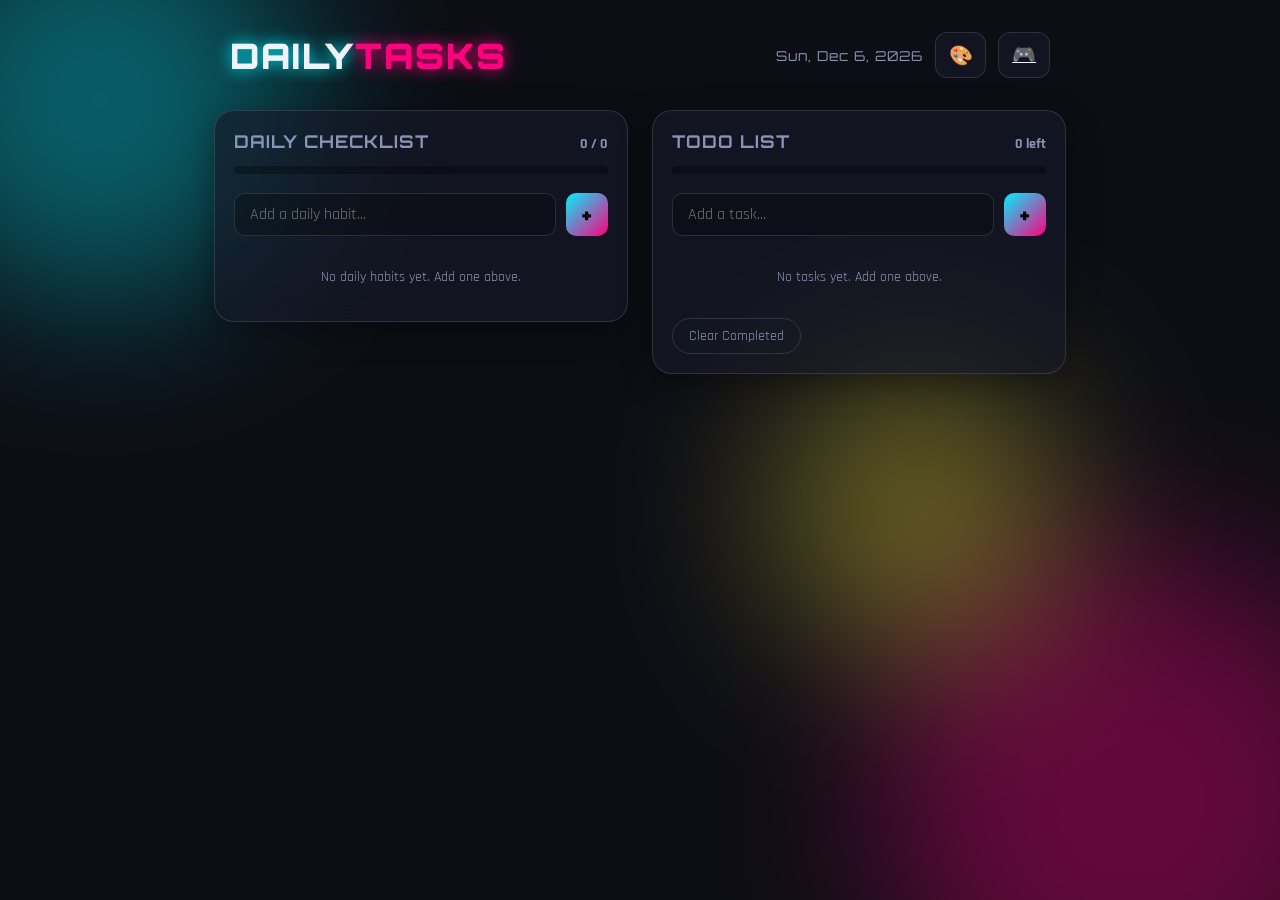
==== checklist.html @ 6e8cedc8 "Add personal daily checklist and todo list page Adds a neon-themed checklist.html page reachable fro" ====
<!DOCTYPE html>
<html lang="en">
<head>
    <meta charset="UTF-8">
    <meta name="viewport" content="width=device-width, initial-scale=1.0">
    <title>DAILY CHECKLIST - Neon Tetris</title>
    <link rel="stylesheet" href="style.css">
    <link rel="stylesheet" href="checklist.css">
    <link rel="preconnect" href="https://fonts.googleapis.com">
    <link rel="preconnect" href="https://fonts.gstatic.com" crossorigin>
    <link href="https://fonts.googleapis.com/css2?family=Orbitron:wght@400;700;900&family=Rajdhani:wght@500;700&display=swap" rel="stylesheet">
</head>
<body class="checklist-body">
    <div class="background-globes">
        <div class="globe globe-1"></div>
        <div class="globe globe-2"></div>
        <div class="globe globe-3"></div>
    </div>

    <div class="app-container checklist-container">
        <header class="game-header">
            <h1 class="logo">DAILY<span class="highlight">TASKS</span></h1>
            <div class="header-controls">
                <span id="today-label" class="today-label"></span>
                <button id="theme-btn" class="icon-btn" title="Toggle Theme">🎨</button>
                <a href="index.html" class="icon-btn" title="Back to Tetris">🎮</a>
            </div>
        </header>

        <main class="checklist-layout">
            <!-- Daily Checklist: resets every day -->
            <section class="panel glass-panel checklist-panel">
                <div class="checklist-panel-header">
                    <h3 class="panel-title">DAILY CHECKLIST</h3>
                    <span id="daily-progress-label" class="progress-label">0 / 0</span>
                </div>
                <div class="progress-bar-track">
                    <div id="daily-progress-bar" class="progress-bar-fill"></div>
                </div>

                <form id="daily-form" class="add-item-form">
                    <input id="daily-input" type="text" placeholder="Add a daily habit..." maxlength="80" autocomplete="off">
                    <button type="submit" class="add-btn">+</button>
                </form>

                <ul id="daily-list" class="item-list"></ul>
                <p id="daily-empty" class="empty-hint">No daily habits yet. Add one above.</p>
            </section>

            <!-- Todo List: persistent one-off tasks -->
            <section class="panel glass-panel checklist-panel">
                <div class="checklist-panel-header">
                    <h3 class="panel-title">TODO LIST</h3>
                    <span id="todo-progress-label" class="progress-label">0 left</span>
                </div>
                <div class="progress-bar-track">
                    <div id="todo-progress-bar" class="progress-bar-fill magenta"></div>
                </div>

                <form id="todo-form" class="add-item-form">
                    <input id="todo-input" type="text" placeholder="Add a task..." maxlength="80" autocomplete="off">
                    <button type="submit" class="add-btn">+</button>
                </form>

                <ul id="todo-list" class="item-list"></ul>
                <p id="todo-empty" class="empty-hint">No tasks yet. Add one above.</p>

                <button id="clear-completed-btn" class="clear-btn">Clear Completed</button>
            </section>
        </main>
    </div>

    <script src="checklist.js"></script>
</body>
</html>
---- style.css ----
:root {
    --bg-color: #0d0e15;
    --panel-bg: rgba(22, 25, 41, 0.65);
    --panel-border: rgba(255, 255, 255, 0.12);
    --text-primary: #f0f3fe;
    --text-muted: #8a94b8;
    --accent-cyan: #00f0ff;
    --accent-magenta: #ff007f;
    --accent-yellow: #ffeb3b;
    --font-heading: 'Orbitron', sans-serif;
    --font-body: 'Rajdhani', sans-serif;
    --glow-strength: 15px;
    --board-shadow: 0 10px 40px rgba(0, 240, 255, 0.15);
}

[data-theme="retro"] {
    --bg-color: #1a0f1d;
    --panel-bg: rgba(42, 20, 50, 0.7);
    --panel-border: rgba(255, 0, 225, 0.2);
    --text-primary: #ffe6ff;
    --accent-cyan: #ff00aa;
    --accent-magenta: #00ffff;
    --board-shadow: 0 10px 40px rgba(255, 0, 170, 0.2);
}

[data-theme="pastel"] {
    --bg-color: #161925;
    --panel-bg: rgba(30, 36, 56, 0.7);
    --panel-border: rgba(255, 255, 255, 0.15);
    --text-primary: #e2e8f0;
    --accent-cyan: #7dd3fc;
    --accent-magenta: #f472b6;
    --board-shadow: 0 10px 40px rgba(125, 211, 252, 0.15);
}

* {
    box-sizing: border-box;
    margin: 0;
    padding: 0;
    user-select: none;
}

body {
    background-color: var(--bg-color);
    color: var(--text-primary);
    font-family: var(--font-body);
    font-size: 18px;
    min-height: 100vh;
    display: flex;
    justify-content: center;
    align-items: center;
    overflow-x: hidden;
    position: relative;
}

/* Background Animated Globes */
.background-globes {
    position: absolute;
    width: 100%;
    height: 100%;
    overflow: hidden;
    z-index: 0;
    pointer-events: none;
}

.globe {
    position: absolute;
    border-radius: 50%;
    filter: blur(80px);
    opacity: 0.35;
    animation: float 18s infinite alternate ease-in-out;
}

.globe-1 {
    width: 400px;
    height: 400px;
    background: var(--accent-cyan);
    top: -100px;
    left: -100px;
}

.globe-2 {
    width: 500px;
    height: 500px;
    background: var(--accent-magenta);
    bottom: -150px;
    right: -100px;
    animation-delay: -5s;
}

.globe-3 {
    width: 300px;
    height: 300px;
    background: var(--accent-yellow);
    top: 40%;
    left: 60%;
    animation-delay: -10s;
}

@keyframes float {
    0% { transform: translate(0, 0) scale(1); }
    100% { transform: translate(60px, 40px) scale(1.15); }
}

/* App Container */
.app-container {
    position: relative;
    z-index: 1;
    display: flex;
    flex-direction: column;
    align-items: center;
    gap: 1.5rem;
    padding: 1.5rem;
    max-width: 1100px;
    width: 100%;
}

/* Header */
.game-header {
    width: 100%;
    display: flex;
    justify-content: space-between;
    align-items: center;
    padding: 0.5rem 1rem;
}

.logo {
    font-family: var(--font-heading);
    font-size: 2.2rem;
    font-weight: 900;
    letter-spacing: 2px;
    text-shadow: 0 0 var(--glow-strength) var(--accent-cyan);
}

.logo .highlight {
    color: var(--accent-magenta);
    text-shadow: 0 0 var(--glow-strength) var(--accent-magenta);
}

.header-controls {
    display: flex;
    gap: 0.75rem;
}

.icon-btn {
    background: var(--panel-bg);
    border: 1px solid var(--panel-border);
    color: var(--text-primary);
    font-size: 1.2rem;
    padding: 0.6rem 0.8rem;
    border-radius: 12px;
    cursor: pointer;
    backdrop-filter: blur(10px);
    transition: all 0.2s ease;
}

.icon-btn:hover {
    transform: translateY(-2px);
    border-color: var(--accent-cyan);
    box-shadow: 0 0 12px var(--accent-cyan);
}

/* Game Layout */
.game-layout {
    display: flex;
    justify-content: center;
    align-items: flex-start;
    gap: 1.5rem;
    width: 100%;
}

.sidebar {
    display: flex;
    flex-direction: column;
    gap: 1.2rem;
    width: 200px;
}

/* Glass Panels */
.glass-panel {
    background: var(--panel-bg);
    border: 1px solid var(--panel-border);
    backdrop-filter: blur(16px);
    border-radius: 20px;
    padding: 1.2rem;
    box-shadow: 0 8px 32px 0 rgba(0, 0, 0, 0.37);
}

.panel-title {
    font-family: var(--font-heading);
    font-size: 1.1rem;
    color: var(--text-muted);
    letter-spacing: 1px;
    margin-bottom: 0.8rem;
    text-align: center;
}

.mini-canvas-container {
    display: flex;
    justify-content: center;
    align-items: center;
    background: rgba(0, 0, 0, 0.25);
    border-radius: 12px;
    padding: 0.5rem;
}

/* Stats Panel */
.stats-panel {
    display: flex;
    flex-direction: column;
    gap: 0.8rem;
}

.stat-box {
    display: flex;
    flex-direction: column;
    align-items: center;
    background: rgba(0, 0, 0, 0.2);
    padding: 0.6rem;
    border-radius: 10px;
}

.stat-label {
    font-size: 0.85rem;
    color: var(--text-muted);
    font-weight: 700;
}

.stat-value {
    font-family: var(--font-heading);
    font-size: 1.4rem;
    font-weight: 700;
    color: var(--text-primary);
}

.stat-value.highlight {
    color: var(--accent-yellow);
    text-shadow: 0 0 8px var(--accent-yellow);
}

/* Controls Guide */
.controls-guide ul {
    list-style: none;
    display: flex;
    flex-direction: column;
    gap: 0.5rem;
    font-size: 0.9rem;
}

.controls-guide li {
    display: flex;
    justify-content: space-between;
    align-items: center;
}

kbd {
    background: rgba(255, 255, 255, 0.1);
    border: 1px solid rgba(255, 255, 255, 0.2);
    border-radius: 6px;
    padding: 0.15rem 0.4rem;
    font-family: var(--font-heading);
    font-size: 0.75rem;
    color: var(--accent-cyan);
}

/* Main Board Container */
.board-container {
    position: relative;
    padding: 0.6rem;
    box-shadow: var(--board-shadow);
    border-radius: 24px;
    display: flex;
    justify-content: center;
    align-items: center;
}

#tetris-canvas {
    background: #06070a;
    border-radius: 16px;
    display: block;
}

/* Game Overlay */
.overlay {
    position: absolute;
    inset: 0;
    background: rgba(10, 12, 20, 0.88);
    backdrop-filter: blur(12px);
    border-radius: 24px;
    display: flex;
    justify-content: center;
    align-items: center;
    z-index: 10;
    opacity: 0;
    pointer-events: none;
    transition: opacity 0.3s ease;
}

.overlay.active {
    opacity: 1;
    pointer-events: auto;
}

.overlay-content {
    text-align: center;
    display: flex;
    flex-direction: column;
    align-items: center;
    gap: 1.2rem;
    padding: 2rem;
}

.glow-text {
    font-family: var(--font-heading);
    font-size: 1.8rem;
    color: var(--accent-cyan);
    text-shadow: 0 0 15px var(--accent-cyan);
}

.primary-btn {
    font-family: var(--font-heading);
    font-size: 1.1rem;
    font-weight: 700;
    color: #000;
    background: linear-gradient(135deg, var(--accent-cyan), var(--accent-magenta));
    border: none;
    padding: 0.9rem 2rem;
    border-radius: 30px;
    cursor: pointer;
    box-shadow: 0 0 20px rgba(0, 240, 255, 0.4);
    transition: all 0.3s ease;
}

.primary-btn:hover {
    transform: scale(1.05);
    box-shadow: 0 0 30px rgba(255, 0, 127, 0.6);
}

/* Mobile Touch Controls */
.touch-controls {
    display: none;
    width: 100%;
    justify-content: space-between;
    gap: 1rem;
    margin-top: 0.5rem;
}

.d-pad, .action-pad {
    display: flex;
    gap: 0.5rem;
}

.touch-btn {
    background: var(--panel-bg);
    border: 1px solid var(--panel-border);
    color: var(--text-primary);
    font-family: var(--font-heading);
    font-size: 1.2rem;
    width: 60px;
    height: 60px;
    border-radius: 16px;
    display: flex;
    justify-content: center;
    align-items: center;
    backdrop-filter: blur(10px);
    touch-action: manipulation;
}

.touch-btn:active {
    background: var(--accent-cyan);
    color: #000;
}

/* Responsive Styles */
@media (max-width: 850px) {
    .game-layout {
        flex-direction: column;
        align-items: center;
    }

    .sidebar {
        width: 100%;
        max-width: 340px;
        flex-direction: row;
        justify-content: space-between;
    }

    .left-sidebar .stats-panel {
        flex-direction: row;
        flex-wrap: wrap;
        flex: 1;
    }

    .stat-box {
        flex: 1;
        min-width: 70px;
    }

    .controls-guide {
        display: none;
    }

    .touch-controls {
        display: flex;
    }
}
---- checklist.css ----
/* Daily Checklist / Todo List page styles */

.checklist-body {
    align-items: flex-start;
}

.checklist-container {
    max-width: 900px;
}

.today-label {
    font-family: var(--font-heading);
    font-size: 0.85rem;
    color: var(--text-muted);
    align-self: center;
    letter-spacing: 1px;
}

.checklist-layout {
    display: flex;
    justify-content: center;
    align-items: flex-start;
    gap: 1.5rem;
    width: 100%;
    flex-wrap: wrap;
}

.checklist-panel {
    flex: 1 1 380px;
    max-width: 420px;
    display: flex;
    flex-direction: column;
}

.checklist-panel-header {
    display: flex;
    justify-content: space-between;
    align-items: baseline;
    gap: 0.5rem;
}

.checklist-panel-header .panel-title {
    margin-bottom: 0;
    text-align: left;
}

.progress-label {
    font-size: 0.85rem;
    color: var(--text-muted);
    font-weight: 700;
    white-space: nowrap;
}

.progress-bar-track {
    width: 100%;
    height: 8px;
    background: rgba(0, 0, 0, 0.3);
    border-radius: 20px;
    overflow: hidden;
    margin: 0.8rem 0 1.2rem;
}

.progress-bar-fill {
    height: 100%;
    width: 0%;
    background: linear-gradient(90deg, var(--accent-cyan), var(--accent-yellow));
    border-radius: 20px;
    transition: width 0.3s ease;
}

.progress-bar-fill.magenta {
    background: linear-gradient(90deg, var(--accent-magenta), var(--accent-yellow));
}

.add-item-form {
    display: flex;
    gap: 0.6rem;
    margin-bottom: 1rem;
}

.add-item-form input {
    flex: 1;
    background: rgba(0, 0, 0, 0.25);
    border: 1px solid var(--panel-border);
    border-radius: 10px;
    padding: 0.6rem 0.9rem;
    color: var(--text-primary);
    font-family: var(--font-body);
    font-size: 1rem;
}

.add-item-form input:focus {
    outline: none;
    border-color: var(--accent-cyan);
    box-shadow: 0 0 10px rgba(0, 240, 255, 0.3);
}

.add-btn {
    background: linear-gradient(135deg, var(--accent-cyan), var(--accent-magenta));
    border: none;
    color: #000;
    font-family: var(--font-heading);
    font-size: 1.3rem;
    font-weight: 900;
    width: 42px;
    border-radius: 10px;
    cursor: pointer;
    transition: transform 0.15s ease;
}

.add-btn:hover {
    transform: scale(1.08);
}

.item-list {
    list-style: none;
    display: flex;
    flex-direction: column;
    gap: 0.5rem;
    max-height: 340px;
    overflow-y: auto;
}

.checklist-item {
    display: flex;
    align-items: center;
    gap: 0.7rem;
    background: rgba(0, 0, 0, 0.2);
    border-radius: 10px;
    padding: 0.6rem 0.8rem;
}

.checklist-item input[type="checkbox"] {
    width: 20px;
    height: 20px;
    accent-color: var(--accent-cyan);
    cursor: pointer;
    flex-shrink: 0;
}

.checklist-item .item-text {
    flex: 1;
    font-size: 1rem;
    word-break: break-word;
}

.checklist-item.done .item-text {
    color: var(--text-muted);
    text-decoration: line-through;
}

.delete-btn {
    background: transparent;
    border: none;
    color: var(--text-muted);
    font-size: 1.1rem;
    cursor: pointer;
    padding: 0.2rem 0.4rem;
    border-radius: 6px;
    flex-shrink: 0;
    transition: color 0.15s ease;
}

.delete-btn:hover {
    color: var(--accent-magenta);
}

.empty-hint {
    color: var(--text-muted);
    font-size: 0.9rem;
    text-align: center;
    padding: 1rem 0;
}

.clear-btn {
    margin-top: 1rem;
    align-self: flex-start;
    background: transparent;
    border: 1px solid var(--panel-border);
    color: var(--text-muted);
    font-family: var(--font-body);
    font-size: 0.85rem;
    padding: 0.5rem 1rem;
    border-radius: 20px;
    cursor: pointer;
    transition: all 0.2s ease;
}

.clear-btn:hover {
    border-color: var(--accent-magenta);
    color: var(--accent-magenta);
}

@media (max-width: 850px) {
    .checklist-layout {
        flex-direction: column;
        align-items: center;
    }

    .checklist-panel {
        max-width: 100%;
        width: 100%;
    }
}
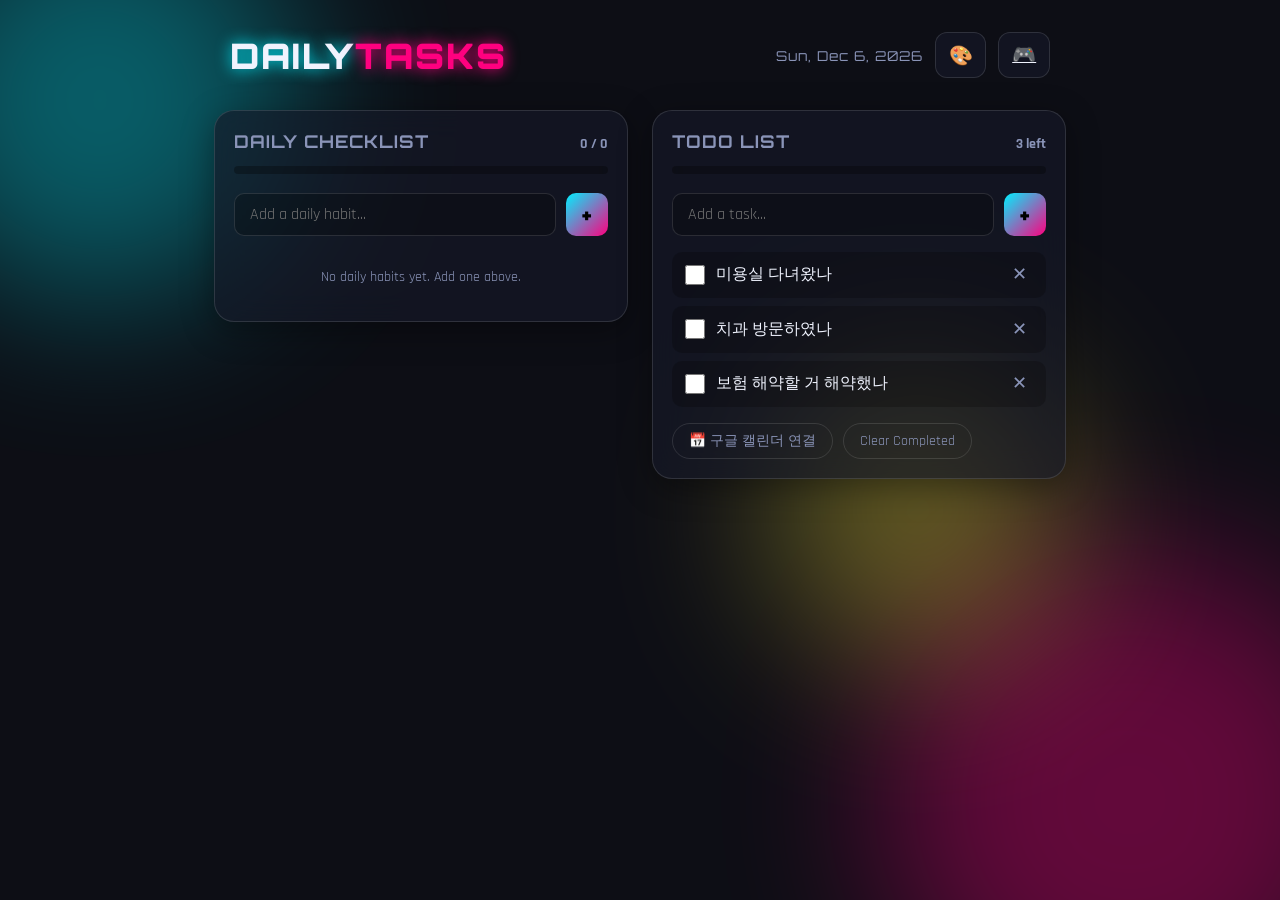
==== commit 4251f9f9: "Add Google Calendar import logic to Todo List Adds a "Connect Google Calendar" flow using Google Ide" ====
--- a/checklist.html
+++ b/checklist.html
@@ -9,6 +9,7 @@
     <link rel="preconnect" href="https://fonts.googleapis.com">
     <link rel="preconnect" href="https://fonts.gstatic.com" crossorigin>
     <link href="https://fonts.googleapis.com/css2?family=Orbitron:wght@400;700;900&family=Rajdhani:wght@500;700&display=swap" rel="stylesheet">
+    <script src="https://accounts.google.com/gsi/client" async defer></script>
 </head>
 <body class="checklist-body">
     <div class="background-globes">
@@ -65,7 +66,11 @@
                 <ul id="todo-list" class="item-list"></ul>
                 <p id="todo-empty" class="empty-hint">No tasks yet. Add one above.</p>
 
-                <button id="clear-completed-btn" class="clear-btn">Clear Completed</button>
+                <div class="calendar-sync">
+                    <button id="calendar-connect-btn" class="clear-btn">📅 구글 캘린더 연결</button>
+                    <button id="calendar-import-btn" class="clear-btn" hidden>오늘 일정 가져오기</button>
+                    <button id="clear-completed-btn" class="clear-btn">Clear Completed</button>
+                </div>
             </section>
         </main>
     </div>
--- a/checklist.css
+++ b/checklist.css
@@ -172,8 +172,14 @@
     padding: 1rem 0;
 }
 
+.calendar-sync {
+    display: flex;
+    flex-wrap: wrap;
+    gap: 0.6rem;
+    margin-top: 1rem;
+}
+
 .clear-btn {
-    margin-top: 1rem;
     align-self: flex-start;
     background: transparent;
     border: 1px solid var(--panel-border);
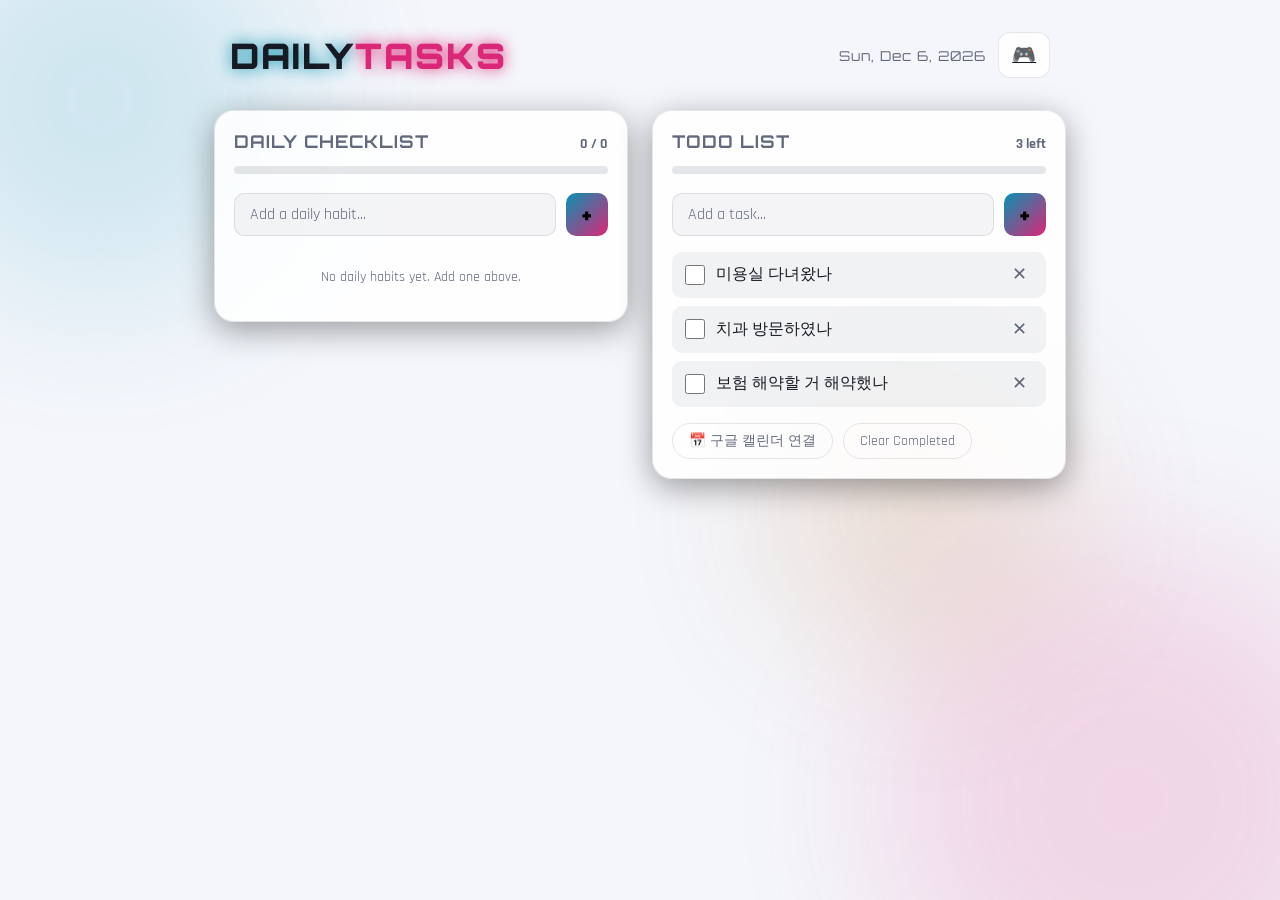
==== commit 83a77105: "Switch checklist app to a bright, light theme Overrides the shared dark neon palette with light back" ====
--- a/checklist.html
+++ b/checklist.html
@@ -23,7 +23,6 @@
             <h1 class="logo">DAILY<span class="highlight">TASKS</span></h1>
             <div class="header-controls">
                 <span id="today-label" class="today-label"></span>
-                <button id="theme-btn" class="icon-btn" title="Toggle Theme">🎨</button>
                 <a href="index.html" class="icon-btn" title="Back to Tetris">🎮</a>
             </div>
         </header>
--- a/checklist.css
+++ b/checklist.css
@@ -2,6 +2,19 @@
 
 .checklist-body {
     align-items: flex-start;
+    --bg-color: #f4f6fb;
+    --panel-bg: rgba(255, 255, 255, 0.85);
+    --panel-border: rgba(15, 23, 42, 0.1);
+    --text-primary: #161a23;
+    --text-muted: #62697b;
+    --accent-cyan: #0891b2;
+    --accent-magenta: #db2777;
+    --accent-yellow: #b45309;
+    --board-shadow: 0 10px 30px rgba(15, 23, 42, 0.08);
+}
+
+.checklist-body .globe {
+    opacity: 0.15;
 }
 
 .checklist-container {
@@ -54,7 +67,7 @@
 .progress-bar-track {
     width: 100%;
     height: 8px;
-    background: rgba(0, 0, 0, 0.3);
+    background: rgba(15, 23, 42, 0.1);
     border-radius: 20px;
     overflow: hidden;
     margin: 0.8rem 0 1.2rem;
@@ -80,7 +93,7 @@
 
 .add-item-form input {
     flex: 1;
-    background: rgba(0, 0, 0, 0.25);
+    background: rgba(15, 23, 42, 0.04);
     border: 1px solid var(--panel-border);
     border-radius: 10px;
     padding: 0.6rem 0.9rem;
@@ -89,10 +102,14 @@
     font-size: 1rem;
 }
 
+.add-item-form input::placeholder {
+    color: var(--text-muted);
+}
+
 .add-item-form input:focus {
     outline: none;
     border-color: var(--accent-cyan);
-    box-shadow: 0 0 10px rgba(0, 240, 255, 0.3);
+    box-shadow: 0 0 10px rgba(8, 145, 178, 0.35);
 }
 
 .add-btn {
@@ -125,7 +142,7 @@
     display: flex;
     align-items: center;
     gap: 0.7rem;
-    background: rgba(0, 0, 0, 0.2);
+    background: rgba(15, 23, 42, 0.05);
     border-radius: 10px;
     padding: 0.6rem 0.8rem;
 }
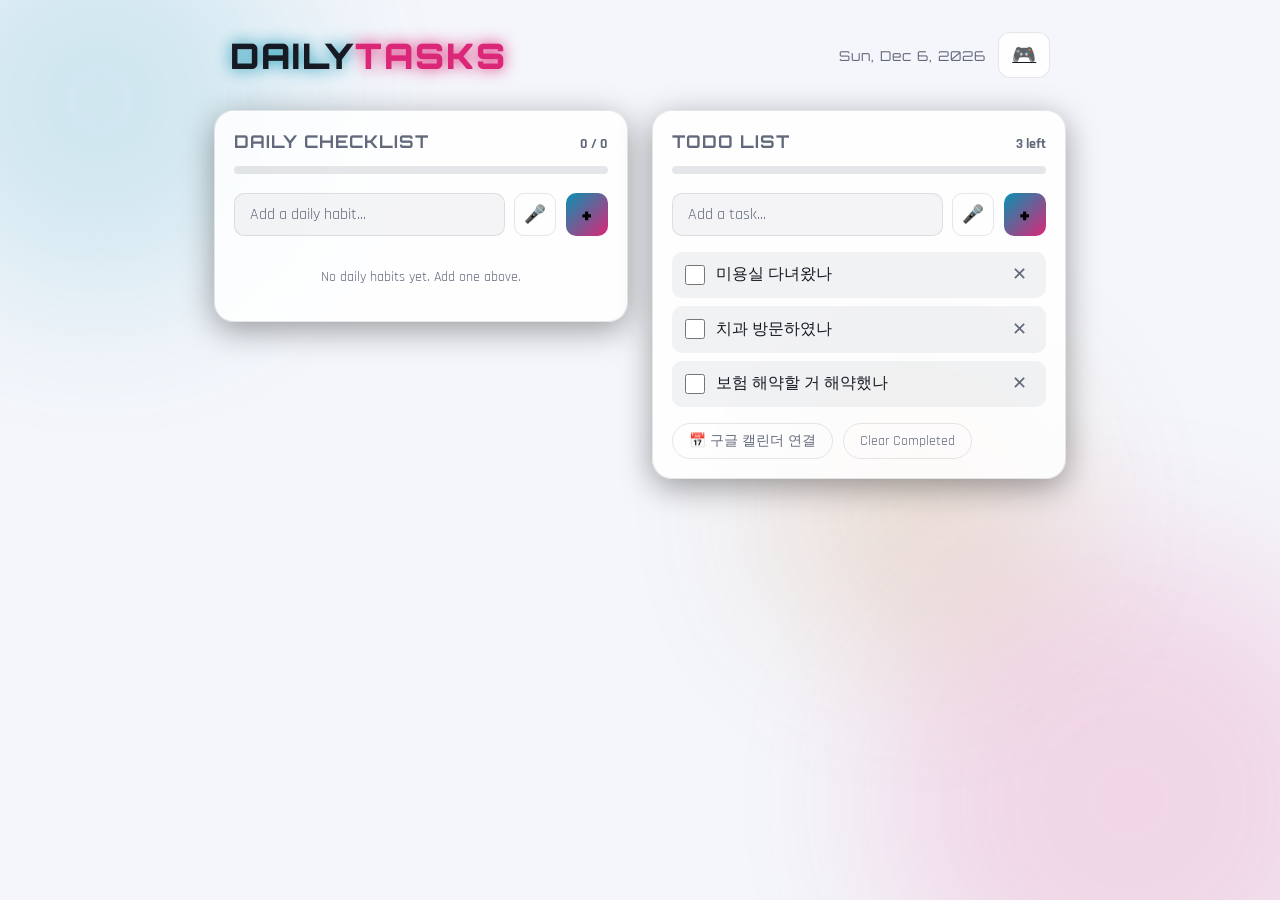
==== commit 65caa3bc: "Add voice input for daily habits and todo tasks Uses the browser's built-in Web Speech API (SpeechRe" ====
--- a/checklist.html
+++ b/checklist.html
@@ -40,6 +40,7 @@
 
                 <form id="daily-form" class="add-item-form">
                     <input id="daily-input" type="text" placeholder="Add a daily habit..." maxlength="80" autocomplete="off">
+                    <button type="button" id="daily-mic-btn" class="mic-btn" title="음성 입력">🎤</button>
                     <button type="submit" class="add-btn">+</button>
                 </form>
 
@@ -59,6 +60,7 @@
 
                 <form id="todo-form" class="add-item-form">
                     <input id="todo-input" type="text" placeholder="Add a task..." maxlength="80" autocomplete="off">
+                    <button type="button" id="todo-mic-btn" class="mic-btn" title="음성 입력">🎤</button>
                     <button type="submit" class="add-btn">+</button>
                 </form>
 
--- a/checklist.css
+++ b/checklist.css
@@ -112,6 +112,37 @@
     box-shadow: 0 0 10px rgba(8, 145, 178, 0.35);
 }
 
+.mic-btn {
+    background: transparent;
+    border: 1px solid var(--panel-border);
+    color: var(--text-primary);
+    font-size: 1.1rem;
+    width: 42px;
+    border-radius: 10px;
+    cursor: pointer;
+    transition: all 0.2s ease;
+}
+
+.mic-btn:hover {
+    border-color: var(--accent-cyan);
+}
+
+.mic-btn.listening {
+    border-color: var(--accent-magenta);
+    color: var(--accent-magenta);
+    animation: mic-pulse 1s ease-in-out infinite;
+}
+
+.mic-btn:disabled {
+    opacity: 0.4;
+    cursor: not-allowed;
+}
+
+@keyframes mic-pulse {
+    0%, 100% { opacity: 1; }
+    50% { opacity: 0.45; }
+}
+
 .add-btn {
     background: linear-gradient(135deg, var(--accent-cyan), var(--accent-magenta));
     border: none;
